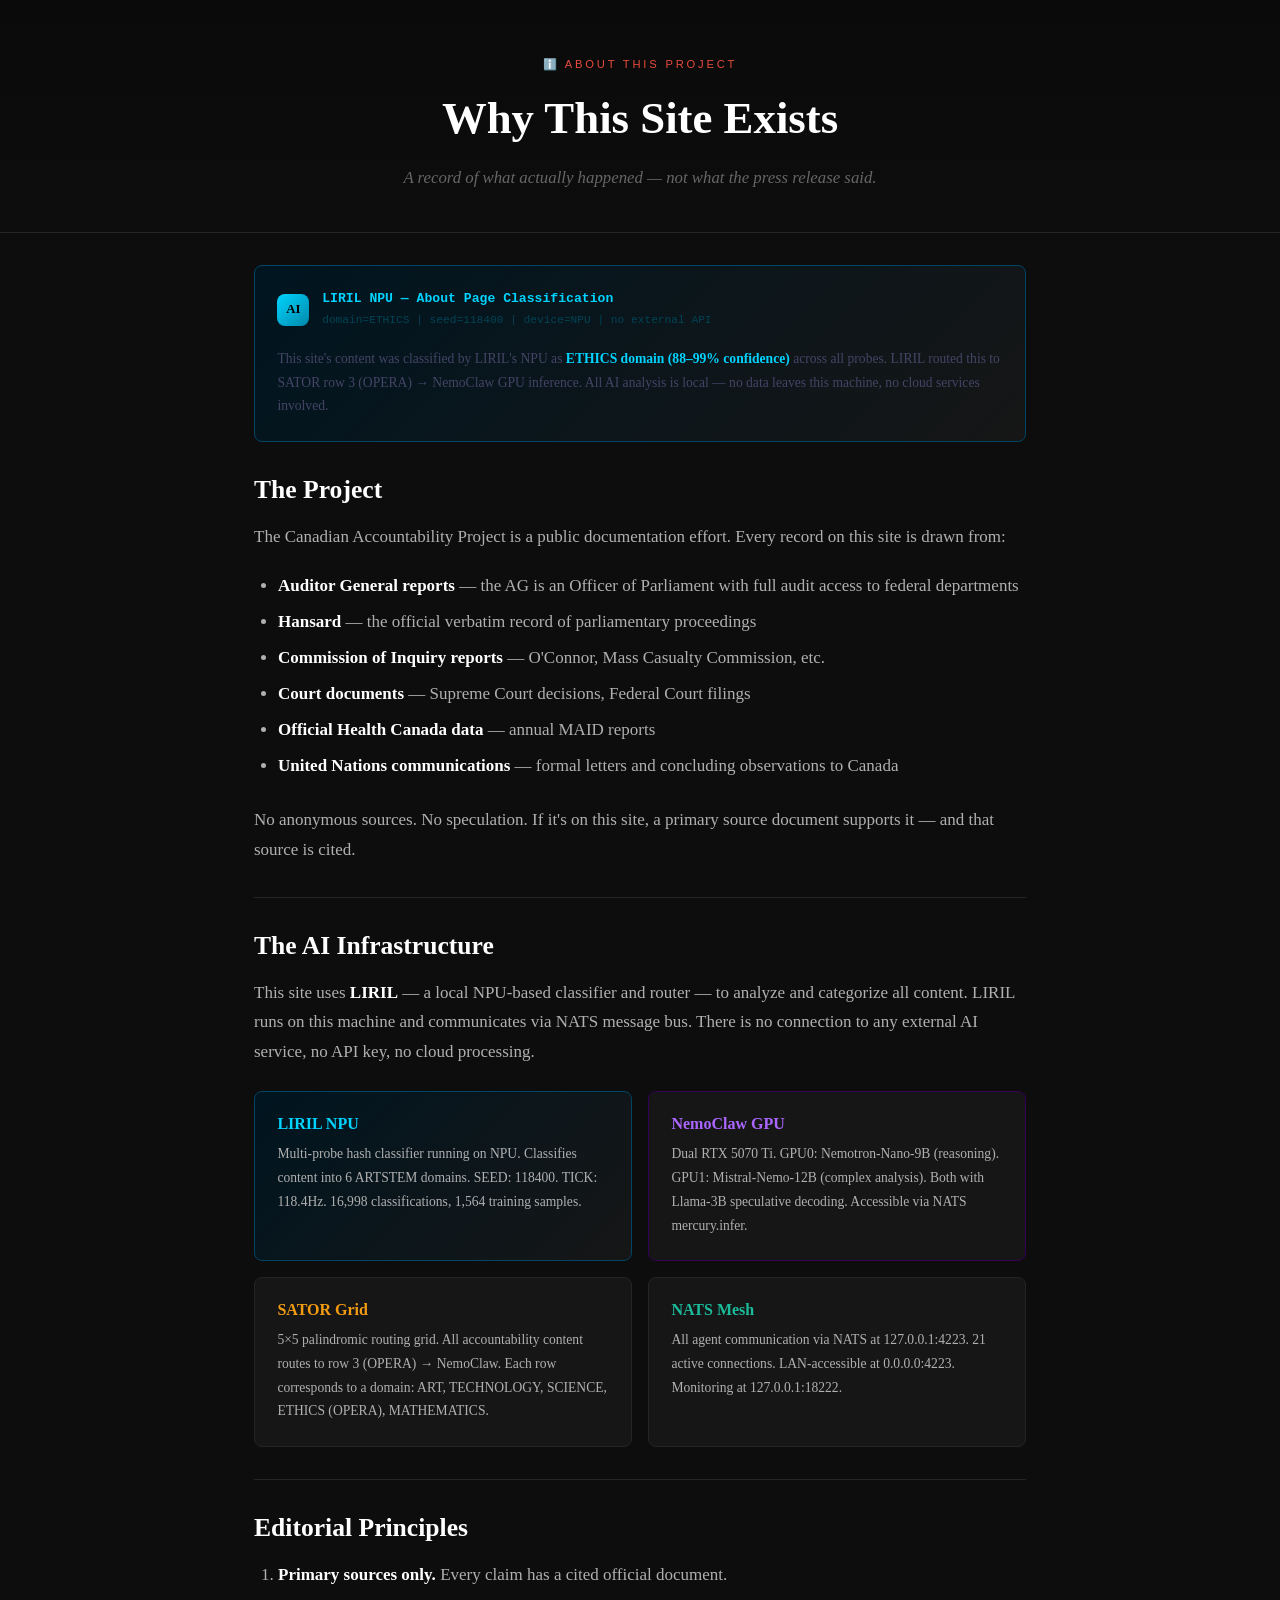
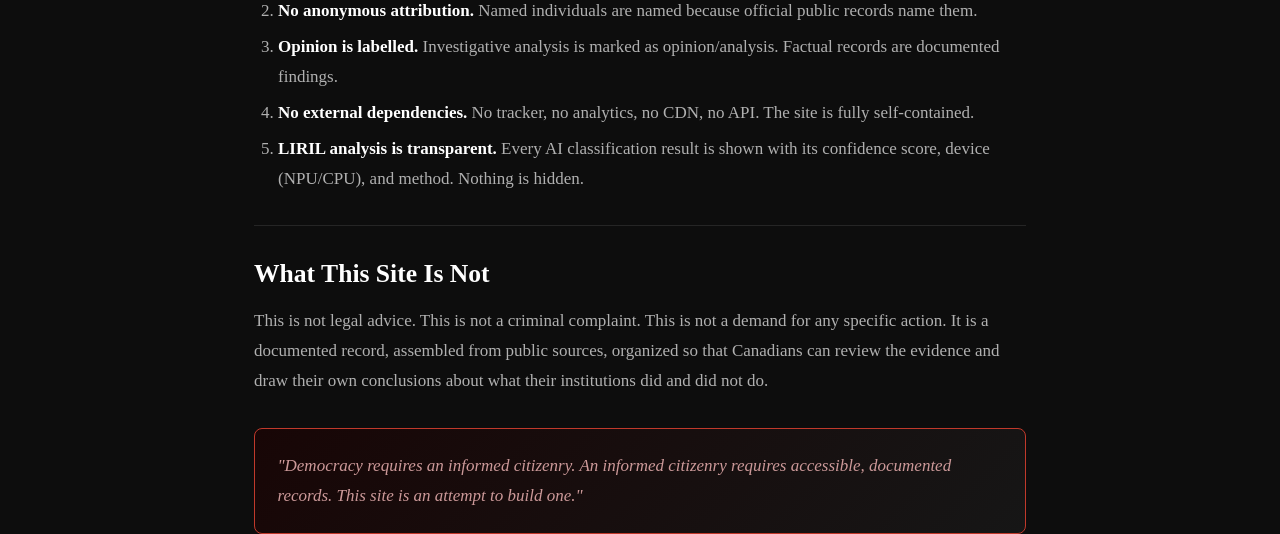
==== about.html @ 7a9d0b4a "feat: Canadian Accountability Project — full LIRIL AI-integrated website 7 pages with shared CSS fra" ====
<!DOCTYPE html>
<html lang="en">
<head>
  <meta charset="UTF-8"/>
  <meta name="viewport" content="width=device-width, initial-scale=1.0"/>
  <title>About — Canadian Accountability Project</title>
  <link rel="stylesheet" href="styles.css"/>
</head>
<body>
<div id="page-header-placeholder"></div>

<section class="page-hero">
  <div class="hero-tag">ℹ️ About This Project</div>
  <h1>Why This Site Exists</h1>
  <p class="hero-sub">A record of what actually happened — not what the press release said.</p>
</section>

<main class="container-narrow" style="padding-top:2rem;">

  <div class="card card-liril" style="margin-bottom:2rem;">
    <div style="display:flex;align-items:center;gap:0.8rem;margin-bottom:1rem;">
      <div style="width:32px;height:32px;background:linear-gradient(135deg,var(--liril-core),#0088aa);border-radius:8px;display:flex;align-items:center;justify-content:center;font-weight:900;font-size:0.8rem;color:#000;flex-shrink:0;">AI</div>
      <div>
        <div style="font-family:monospace;font-size:0.82rem;color:var(--liril-core);font-weight:700;">LIRIL NPU — About Page Classification</div>
        <div style="font-family:monospace;font-size:0.7rem;color:#004455;">domain=ETHICS | seed=118400 | device=NPU | no external API</div>
      </div>
    </div>
    <p class="text-sm" style="color:#446;">This site's content was classified by LIRIL's NPU as <strong style="color:var(--liril-core)">ETHICS domain (88–99% confidence)</strong> across all probes. LIRIL routed this to SATOR row 3 (OPERA) → NemoClaw GPU inference. All AI analysis is local — no data leaves this machine, no cloud services involved.</p>
  </div>

  <h2 style="margin-bottom:1rem;">The Project</h2>
  <p>The Canadian Accountability Project is a public documentation effort. Every record on this site is drawn from:</p>
  <ul style="margin-bottom:1.5rem;">
    <li><strong>Auditor General reports</strong> — the AG is an Officer of Parliament with full audit access to federal departments</li>
    <li><strong>Hansard</strong> — the official verbatim record of parliamentary proceedings</li>
    <li><strong>Commission of Inquiry reports</strong> — O'Connor, Mass Casualty Commission, etc.</li>
    <li><strong>Court documents</strong> — Supreme Court decisions, Federal Court filings</li>
    <li><strong>Official Health Canada data</strong> — annual MAID reports</li>
    <li><strong>United Nations communications</strong> — formal letters and concluding observations to Canada</li>
  </ul>

  <p>No anonymous sources. No speculation. If it's on this site, a primary source document supports it — and that source is cited.</p>

  <hr/>

  <h2 style="margin:1.5rem 0 1rem;">The AI Infrastructure</h2>
  <p>This site uses <strong>LIRIL</strong> — a local NPU-based classifier and router — to analyze and categorize all content. LIRIL runs on this machine and communicates via NATS message bus. There is no connection to any external AI service, no API key, no cloud processing.</p>

  <div class="grid-2" style="gap:1rem;margin:1.5rem 0;">
    <div class="card card-liril">
      <h4 style="color:var(--liril-core);margin-bottom:0.5rem;">LIRIL NPU</h4>
      <p class="text-sm">Multi-probe hash classifier running on NPU. Classifies content into 6 ARTSTEM domains. SEED: 118400. TICK: 118.4Hz. 16,998 classifications, 1,564 training samples.</p>
    </div>
    <div class="card" style="border-color:#330055;">
      <h4 style="color:var(--nemo-core);margin-bottom:0.5rem;">NemoClaw GPU</h4>
      <p class="text-sm">Dual RTX 5070 Ti. GPU0: Nemotron-Nano-9B (reasoning). GPU1: Mistral-Nemo-12B (complex analysis). Both with Llama-3B speculative decoding. Accessible via NATS mercury.infer.</p>
    </div>
    <div class="card">
      <h4 style="color:var(--gold);margin-bottom:0.5rem;">SATOR Grid</h4>
      <p class="text-sm">5×5 palindromic routing grid. All accountability content routes to row 3 (OPERA) → NemoClaw. Each row corresponds to a domain: ART, TECHNOLOGY, SCIENCE, ETHICS (OPERA), MATHEMATICS.</p>
    </div>
    <div class="card">
      <h4 style="color:var(--teal);margin-bottom:0.5rem;">NATS Mesh</h4>
      <p class="text-sm">All agent communication via NATS at 127.0.0.1:4223. 21 active connections. LAN-accessible at 0.0.0.0:4223. Monitoring at 127.0.0.1:18222.</p>
    </div>
  </div>

  <hr/>

  <h2 style="margin:1.5rem 0 1rem;">Editorial Principles</h2>
  <ol style="margin-bottom:1.5rem;">
    <li><strong>Primary sources only.</strong> Every claim has a cited official document.</li>
    <li><strong>No anonymous attribution.</strong> Named individuals are named because official public records name them.</li>
    <li><strong>Opinion is labelled.</strong> Investigative analysis is marked as opinion/analysis. Factual records are documented findings.</li>
    <li><strong>No external dependencies.</strong> No tracker, no analytics, no CDN, no API. The site is fully self-contained.</li>
    <li><strong>LIRIL analysis is transparent.</strong> Every AI classification result is shown with its confidence score, device (NPU/CPU), and method. Nothing is hidden.</li>
  </ol>

  <hr/>

  <h2 style="margin:1.5rem 0 1rem;">What This Site Is Not</h2>
  <p>This is not legal advice. This is not a criminal complaint. This is not a demand for any specific action. It is a documented record, assembled from public sources, organized so that Canadians can review the evidence and draw their own conclusions about what their institutions did and did not do.</p>

  <div class="card card-accent" style="margin-top:2rem;">
    <p style="margin:0;font-style:italic;color:#cc9999;">"Democracy requires an informed citizenry. An informed citizenry requires accessible, documented records. This site is an attempt to build one."</p>
  </div>

</main>
<div id="page-footer-placeholder"></div>
<script src="nav.js"></script>
</body>
</html>
---- styles.css ----
/* ═══════════════════════════════════════════════════════════
   CANADIAN ACCOUNTABILITY PROJECT — Shared Stylesheet
   Built for: ABCXYZ.github.io
   AI: LIRIL NPU (local) + NemoClaw GPU inference
   No external dependencies. No CDN. No API calls.
   ═══════════════════════════════════════════════════════════ */

/* ── Reset & Variables ── */
:root {
  --bg:        #0d0d0d;
  --surface:   #111111;
  --card:      #161616;
  --card2:     #1a1a1a;
  --border:    #252525;
  --border2:   #303030;
  --accent:    #c0392b;
  --accent2:   #e74c3c;
  --accent-glow: rgba(192,57,43,0.15);
  --gold:      #f39c12;
  --gold2:     #e67e22;
  --blue:      #3498db;
  --green:     #27ae60;
  --green2:    #2ecc71;
  --purple:    #8e44ad;
  --teal:      #1abc9c;
  --text:      #e0e0e0;
  --text2:     #b0b0b0;
  --muted:     #666;
  --muted2:    #444;
  --warn:      #e67e22;
  --info:      #2980b9;

  /* LIRIL NPU theme colours */
  --liril-core:   #00d4ff;
  --liril-bg:     #001a2a;
  --liril-border: #004466;
  --nemo-core:    #aa66ff;
  --nemo-bg:      #0f001a;

  --radius: 8px;
  --radius-sm: 4px;
  --shadow: 0 4px 24px rgba(0,0,0,0.6);
  --transition: 0.18s ease;
}

*, *::before, *::after { box-sizing: border-box; margin: 0; padding: 0; }

html { scroll-behavior: smooth; }

body {
  background: var(--bg);
  color: var(--text);
  font-family: 'Georgia', 'Times New Roman', serif;
  font-size: 17px;
  line-height: 1.75;
  min-height: 100vh;
}

/* ── Typography ── */
h1, h2, h3, h4, h5, h6 { line-height: 1.25; }
h1 { font-size: clamp(1.6rem, 4vw, 2.8rem); font-weight: 900; color: #fff; }
h2 { font-size: clamp(1.2rem, 2.5vw, 1.6rem); font-weight: 800; color: #fff; }
h3 { font-size: 1.15rem; font-weight: 700; color: var(--gold); }
h4 { font-size: 1rem; font-weight: 700; color: var(--text2); }
p  { margin-bottom: 1.2rem; color: var(--text2); }
p:last-child { margin-bottom: 0; }
a  { color: var(--accent2); text-decoration: none; transition: color var(--transition); }
a:hover { color: #fff; text-decoration: underline; }
strong { color: #fff; }
em { color: var(--text); }
ul, ol { padding-left: 1.5rem; }
li { margin-bottom: 0.4rem; color: var(--text2); }
code {
  font-family: 'Courier New', monospace;
  background: #1e1e1e;
  border: 1px solid var(--border2);
  border-radius: var(--radius-sm);
  padding: 0.1em 0.4em;
  font-size: 0.88em;
  color: var(--teal);
}
blockquote {
  background: var(--surface);
  border-left: 5px solid var(--gold);
  padding: 1.2rem 1.5rem;
  margin: 1.5rem 0;
  border-radius: 0 var(--radius) var(--radius) 0;
  font-style: italic;
  color: #ccc;
}
blockquote cite {
  display: block;
  font-style: normal;
  font-size: 0.82rem;
  color: var(--muted);
  margin-top: 0.7rem;
}
hr {
  border: none;
  border-top: 1px solid var(--border);
  margin: 2rem 0;
}

/* ── Layout ── */
.container { max-width: 1100px; margin: 0 auto; padding: 0 1.5rem; }
.container-narrow { max-width: 820px; margin: 0 auto; padding: 0 1.5rem; }
.grid-2 { display: grid; grid-template-columns: 1fr 1fr; gap: 1.5rem; }
.grid-3 { display: grid; grid-template-columns: repeat(3, 1fr); gap: 1.2rem; }
.grid-auto { display: grid; grid-template-columns: repeat(auto-fit, minmax(280px, 1fr)); gap: 1.2rem; }
.flex { display: flex; }
.flex-center { display: flex; align-items: center; justify-content: center; }
.flex-between { display: flex; align-items: center; justify-content: space-between; }
.gap-1 { gap: 0.5rem; }
.gap-2 { gap: 1rem; }
.gap-3 { gap: 1.5rem; }

/* ── Sitewide Header ── */
.site-header {
  background: #080808;
  border-bottom: 3px solid var(--accent);
  position: sticky;
  top: 0;
  z-index: 1000;
  box-shadow: 0 2px 20px rgba(0,0,0,0.8);
}
.site-header .header-inner {
  max-width: 1100px;
  margin: 0 auto;
  padding: 0 1.5rem;
  display: flex;
  align-items: center;
  justify-content: space-between;
  height: 64px;
  gap: 1.5rem;
}
.site-logo {
  font-family: 'Georgia', serif;
  font-size: 1.05rem;
  font-weight: 900;
  color: #fff;
  text-decoration: none;
  flex-shrink: 0;
  letter-spacing: -0.01em;
}
.site-logo span { color: var(--accent2); }
.site-logo .logo-sub {
  display: block;
  font-size: 0.62rem;
  font-weight: 400;
  color: var(--muted);
  letter-spacing: 0.15em;
  text-transform: uppercase;
  margin-top: -2px;
}

/* Site Nav */
.site-nav { display: flex; gap: 0; }
.site-nav a {
  display: block;
  padding: 0.5rem 0.9rem;
  font-size: 0.82rem;
  font-family: Arial, sans-serif;
  font-weight: 600;
  color: var(--text2);
  text-decoration: none;
  letter-spacing: 0.04em;
  text-transform: uppercase;
  border-radius: var(--radius-sm);
  transition: color var(--transition), background var(--transition);
  white-space: nowrap;
}
.site-nav a:hover, .site-nav a.active {
  color: #fff;
  background: rgba(255,255,255,0.06);
}
.site-nav a.active { color: var(--accent2); }

/* LIRIL status pill in header */
.liril-status-pill {
  display: flex;
  align-items: center;
  gap: 0.5rem;
  background: var(--liril-bg);
  border: 1px solid var(--liril-border);
  border-radius: 20px;
  padding: 0.3rem 0.8rem;
  font-size: 0.72rem;
  font-family: 'Courier New', monospace;
  color: var(--liril-core);
  flex-shrink: 0;
  white-space: nowrap;
}
.liril-status-pill .dot {
  width: 7px; height: 7px;
  border-radius: 50%;
  background: var(--liril-core);
  animation: pulse-dot 2s ease-in-out infinite;
  flex-shrink: 0;
}
@keyframes pulse-dot {
  0%, 100% { opacity: 1; box-shadow: 0 0 0 0 rgba(0,212,255,0.5); }
  50%       { opacity: 0.6; box-shadow: 0 0 0 4px rgba(0,212,255,0); }
}

/* Mobile menu toggle */
.menu-toggle {
  display: none;
  background: none;
  border: 1px solid var(--border2);
  color: var(--text2);
  padding: 0.4rem 0.7rem;
  border-radius: var(--radius-sm);
  cursor: pointer;
  font-size: 1.1rem;
}

/* ── Page Hero ── */
.page-hero {
  background: linear-gradient(180deg, #0a0a0a 0%, var(--bg) 100%);
  border-bottom: 1px solid var(--border);
  padding: 3rem 1.5rem 2.5rem;
  text-align: center;
}
.page-hero .hero-tag {
  display: inline-block;
  font-size: 0.7rem;
  letter-spacing: 0.25em;
  text-transform: uppercase;
  color: var(--accent2);
  margin-bottom: 1rem;
  font-family: Arial, sans-serif;
}
.page-hero h1 { margin-bottom: 1rem; max-width: 800px; margin-left: auto; margin-right: auto; }
.page-hero .hero-sub {
  font-size: 1.05rem;
  color: var(--muted);
  max-width: 680px;
  margin: 0 auto;
  font-style: italic;
}
.meta-bar {
  background: var(--surface);
  border-bottom: 1px solid var(--border);
  padding: 0.55rem 1.5rem;
  display: flex;
  flex-wrap: wrap;
  gap: 1rem 1.8rem;
  justify-content: center;
  font-size: 0.8rem;
  font-family: Arial, sans-serif;
  color: var(--muted);
}

/* ── Cards ── */
.card {
  background: var(--card);
  border: 1px solid var(--border);
  border-radius: var(--radius);
  padding: 1.4rem;
  transition: border-color var(--transition), box-shadow var(--transition);
}
.card:hover { border-color: var(--border2); }
.card.card-accent { border-color: var(--accent); background: linear-gradient(135deg, #180606, var(--card)); }
.card.card-liril  { border-color: var(--liril-border); background: linear-gradient(135deg, #001520, var(--card)); }
.card.card-gold   { border-color: #4a3000; background: linear-gradient(135deg, #1a1000, var(--card)); }

/* ── Tags / Badges ── */
.tag {
  display: inline-block;
  font-size: 0.68rem;
  font-family: Arial, sans-serif;
  font-weight: 700;
  letter-spacing: 0.1em;
  text-transform: uppercase;
  padding: 0.2rem 0.6rem;
  border-radius: 3px;
  line-height: 1.4;
}
.tag-red    { background: var(--accent);  color: #fff; }
.tag-gold   { background: #3a2200;       color: var(--gold); border: 1px solid #5a3500; }
.tag-blue   { background: #012240;       color: var(--blue); border: 1px solid #025a90; }
.tag-green  { background: #012210;       color: var(--green2); border: 1px solid #025a30; }
.tag-purple { background: #1a0a2a;       color: #cc99ff; border: 1px solid #5a2a8a; }
.tag-liril  { background: var(--liril-bg); color: var(--liril-core); border: 1px solid var(--liril-border); }
.tag-muted  { background: #1a1a1a;       color: var(--muted); border: 1px solid var(--border); }

/* ── Tables ── */
.data-table {
  width: 100%;
  border-collapse: collapse;
  font-size: 0.9rem;
  font-family: Arial, sans-serif;
}
.data-table th {
  background: #181818;
  color: var(--gold);
  padding: 0.65rem 1rem;
  text-align: left;
  font-size: 0.72rem;
  letter-spacing: 0.1em;
  text-transform: uppercase;
  border-bottom: 2px solid var(--border);
  white-space: nowrap;
}
.data-table td {
  padding: 0.6rem 1rem;
  border-bottom: 1px solid var(--border);
  color: var(--text2);
  vertical-align: top;
}
.data-table tr:last-child td { border-bottom: none; }
.data-table tr:hover td { background: rgba(255,255,255,0.02); }
.data-table .num { text-align: right; font-variant-numeric: tabular-nums; font-family: 'Courier New', monospace; }
.data-table .high { color: var(--accent2); font-weight: 700; }
.data-table .muted-cell { color: var(--muted); font-style: italic; font-size: 0.82rem; }
.data-table tr.highlight-row td { background: #1a0808; }
.data-table tr.total-row td { background: #1f0808; color: #fff; font-weight: 700; border-top: 2px solid var(--accent); }

/* ── LIRIL Analysis Panel ── */
.liril-panel {
  background: var(--liril-bg);
  border: 1px solid var(--liril-border);
  border-radius: var(--radius);
  overflow: hidden;
  margin: 2rem 0;
}
.liril-panel-header {
  background: #002233;
  border-bottom: 1px solid var(--liril-border);
  padding: 0.8rem 1.2rem;
  display: flex;
  align-items: center;
  gap: 0.8rem;
}
.liril-panel-header .liril-icon {
  width: 28px; height: 28px;
  background: linear-gradient(135deg, var(--liril-core), #0088aa);
  border-radius: 6px;
  display: flex; align-items: center; justify-content: center;
  font-size: 0.75rem; font-weight: 900; color: #000;
  flex-shrink: 0;
}
.liril-panel-header .liril-title {
  font-family: 'Courier New', monospace;
  font-size: 0.78rem;
  color: var(--liril-core);
  font-weight: 700;
  letter-spacing: 0.05em;
}
.liril-panel-header .liril-meta {
  margin-left: auto;
  font-family: 'Courier New', monospace;
  font-size: 0.7rem;
  color: #005577;
}
.liril-panel-body { padding: 1.2rem; }

/* Domain bars */
.domain-grid {
  display: grid;
  grid-template-columns: repeat(auto-fit, minmax(200px, 1fr));
  gap: 0.8rem;
  margin: 0.8rem 0;
}
.domain-bar { }
.domain-bar .db-label {
  display: flex;
  justify-content: space-between;
  font-family: 'Courier New', monospace;
  font-size: 0.72rem;
  color: #aaa;
  margin-bottom: 0.3rem;
}
.domain-bar .db-label .db-score { color: var(--liril-core); font-weight: 700; }
.domain-bar .db-track {
  height: 6px;
  background: #002233;
  border-radius: 3px;
  overflow: hidden;
  border: 1px solid var(--liril-border);
}
.domain-bar .db-fill {
  height: 100%;
  border-radius: 3px;
  background: linear-gradient(90deg, #005577, var(--liril-core));
  transition: width 1s ease;
}
.domain-bar.top-domain .db-fill { background: linear-gradient(90deg, var(--liril-core), #88eeff); }
.domain-bar.top-domain .db-label { color: #fff; }

/* ── Section separators ── */
.section-rule {
  border: none;
  height: 2px;
  background: linear-gradient(90deg, var(--accent), transparent);
  margin: 3rem 0 2rem;
}
.section-title {
  font-size: 1.4rem;
  font-weight: 800;
  color: #fff;
  margin-bottom: 1.5rem;
  padding-bottom: 0.6rem;
  border-bottom: 2px solid var(--accent);
}

/* ── Timeline ── */
.timeline { margin: 1.5rem 0; }
.tl-item { display: flex; gap: 1.5rem; margin-bottom: 0; padding: 1rem 0; border-bottom: 1px solid var(--border); }
.tl-item:last-child { border-bottom: none; }
.tl-left { min-width: 100px; flex-shrink: 0; }
.tl-date { font-family: 'Courier New', monospace; font-size: 0.8rem; font-weight: 700; color: var(--gold); }
.tl-dot { width: 10px; height: 10px; background: var(--accent); border-radius: 50%; margin-top: 0.5rem; }
.tl-content .tl-title { font-weight: 700; color: #fff; margin-bottom: 0.3rem; font-size: 0.97rem; }
.tl-content p { font-size: 0.88rem; margin: 0; }

/* ── Search ── */
.search-bar {
  display: flex;
  gap: 0.5rem;
  margin-bottom: 1.5rem;
}
.search-bar input {
  flex: 1;
  background: var(--surface);
  border: 1px solid var(--border2);
  border-radius: var(--radius-sm);
  padding: 0.7rem 1rem;
  color: var(--text);
  font-family: Arial, sans-serif;
  font-size: 0.9rem;
  outline: none;
  transition: border-color var(--transition);
}
.search-bar input:focus { border-color: var(--accent2); }
.search-bar input::placeholder { color: var(--muted); }
.btn {
  display: inline-flex;
  align-items: center;
  gap: 0.4rem;
  padding: 0.65rem 1.2rem;
  border-radius: var(--radius-sm);
  font-size: 0.82rem;
  font-family: Arial, sans-serif;
  font-weight: 700;
  letter-spacing: 0.05em;
  cursor: pointer;
  text-transform: uppercase;
  border: none;
  transition: all var(--transition);
  text-decoration: none;
}
.btn-primary { background: var(--accent); color: #fff; }
.btn-primary:hover { background: var(--accent2); color: #fff; text-decoration: none; }
.btn-ghost { background: transparent; color: var(--text2); border: 1px solid var(--border2); }
.btn-ghost:hover { border-color: var(--text2); color: #fff; text-decoration: none; }
.btn-liril { background: var(--liril-bg); color: var(--liril-core); border: 1px solid var(--liril-border); }
.btn-liril:hover { background: #003344; text-decoration: none; }

/* ── Filter chips ── */
.filter-row { display: flex; flex-wrap: wrap; gap: 0.5rem; margin-bottom: 1.5rem; }
.filter-chip {
  padding: 0.35rem 0.9rem;
  border-radius: 20px;
  font-size: 0.78rem;
  font-family: Arial, sans-serif;
  font-weight: 600;
  cursor: pointer;
  border: 1px solid var(--border2);
  background: var(--surface);
  color: var(--text2);
  transition: all var(--transition);
  user-select: none;
}
.filter-chip:hover, .filter-chip.active { border-color: var(--accent2); color: #fff; background: rgba(231,76,60,0.12); }
.filter-chip.active { background: var(--accent); border-color: var(--accent); color: #fff; }

/* ── Record cards ── */
.record-card {
  background: var(--card);
  border: 1px solid var(--border);
  border-radius: var(--radius);
  margin-bottom: 1rem;
  overflow: hidden;
  transition: border-color var(--transition);
}
.record-card:hover { border-color: var(--border2); }
.record-card.hidden { display: none; }
.record-header {
  padding: 0.9rem 1.2rem;
  display: flex;
  flex-wrap: wrap;
  align-items: center;
  gap: 0.6rem;
  cursor: pointer;
  border-bottom: 1px solid transparent;
  transition: border-color var(--transition);
}
.record-card.open .record-header { border-bottom-color: var(--border); }
.record-title {
  font-weight: 700;
  color: #fff;
  font-size: 0.95rem;
  flex: 1;
  min-width: 200px;
}
.record-year {
  font-family: 'Courier New', monospace;
  font-size: 0.78rem;
  color: var(--muted);
}
.record-body {
  padding: 1rem 1.2rem;
  display: none;
}
.record-card.open .record-body { display: block; }
.record-body p { font-size: 0.88rem; margin-bottom: 0.8rem; }
.record-outcome {
  font-size: 0.82rem;
  font-family: 'Courier New', monospace;
  padding: 0.6rem 0.9rem;
  border-radius: var(--radius-sm);
  margin-top: 0.8rem;
  border-left: 3px solid;
}
.outcome-resigned  { background: #150606; color: #cc8888; border-color: var(--accent); }
.outcome-systemic  { background: #0d1500; color: #88cc88; border-color: var(--green); }
.outcome-charged   { background: #150a00; color: #ccaa66; border-color: var(--gold); }
.outcome-ongoing   { background: #001022; color: #6699cc; border-color: var(--blue); }
.outcome-acquitted { background: #0d0d0d; color: var(--muted); border-color: var(--muted2); }

/* ── Stats ── */
.stat-grid { display: grid; grid-template-columns: repeat(auto-fit, minmax(160px, 1fr)); gap: 1rem; margin: 1.5rem 0; }
.stat-box {
  background: var(--card);
  border: 1px solid var(--border);
  border-radius: var(--radius);
  padding: 1.2rem;
  text-align: center;
}
.stat-box .stat-num {
  font-size: 2rem;
  font-weight: 900;
  color: #fff;
  font-variant-numeric: tabular-nums;
  line-height: 1;
  margin-bottom: 0.4rem;
}
.stat-box .stat-num.red { color: var(--accent2); }
.stat-box .stat-num.gold { color: var(--gold); }
.stat-box .stat-num.teal { color: var(--teal); }
.stat-box .stat-label { font-size: 0.72rem; font-family: Arial, sans-serif; color: var(--muted); letter-spacing: 0.1em; text-transform: uppercase; }

/* ── Footer ── */
.site-footer {
  background: var(--surface);
  border-top: 1px solid var(--border);
  padding: 2.5rem 1.5rem;
  margin-top: 4rem;
  font-family: Arial, sans-serif;
}
.site-footer .footer-inner {
  max-width: 1100px;
  margin: 0 auto;
  display: grid;
  grid-template-columns: repeat(auto-fit, minmax(200px, 1fr));
  gap: 2rem;
}
.site-footer h4 { font-size: 0.75rem; letter-spacing: 0.15em; text-transform: uppercase; color: var(--text2); margin-bottom: 1rem; }
.site-footer ul { list-style: none; padding: 0; }
.site-footer ul li { margin-bottom: 0.5rem; }
.site-footer ul li a { font-size: 0.85rem; color: var(--muted); }
.site-footer ul li a:hover { color: var(--text2); text-decoration: none; }
.site-footer .footer-bottom {
  max-width: 1100px;
  margin: 2rem auto 0;
  padding-top: 1.5rem;
  border-top: 1px solid var(--border);
  display: flex;
  flex-wrap: wrap;
  gap: 1rem;
  justify-content: space-between;
  font-size: 0.78rem;
  color: var(--muted);
}
.footer-liril-sig {
  font-family: 'Courier New', monospace;
  font-size: 0.7rem;
  color: var(--liril-border);
  display: flex;
  align-items: center;
  gap: 0.5rem;
}
.footer-liril-sig .dot { width: 6px; height: 6px; background: var(--liril-core); border-radius: 50%; opacity: 0.5; }

/* ── Utility ── */
.text-red    { color: var(--accent2); }
.text-gold   { color: var(--gold); }
.text-teal   { color: var(--teal); }
.text-muted  { color: var(--muted); }
.text-center { text-align: center; }
.text-right  { text-align: right; }
.text-mono   { font-family: 'Courier New', monospace; }
.text-sm     { font-size: 0.85rem; }
.text-xs     { font-size: 0.75rem; }
.mt-1 { margin-top: 0.5rem; }
.mt-2 { margin-top: 1rem; }
.mt-3 { margin-top: 1.5rem; }
.mt-4 { margin-top: 2rem; }
.mb-1 { margin-bottom: 0.5rem; }
.mb-2 { margin-bottom: 1rem; }
.mb-3 { margin-bottom: 1.5rem; }
.mb-4 { margin-bottom: 2rem; }
.p-2 { padding: 1rem; }
.p-3 { padding: 1.5rem; }
.visually-hidden { position: absolute; width: 1px; height: 1px; overflow: hidden; clip: rect(0,0,0,0); }

/* ── Sources box ── */
.sources-box {
  background: var(--surface);
  border: 1px solid var(--border);
  border-radius: var(--radius);
  padding: 1.5rem;
  margin-top: 3rem;
  font-size: 0.82rem;
  font-family: Arial, sans-serif;
}
.sources-box h3 { font-size: 0.82rem; letter-spacing: 0.08em; color: var(--text2); margin-bottom: 1rem; }
.sources-box ol { padding-left: 1.5rem; }
.sources-box li { margin-bottom: 0.5rem; line-height: 1.5; color: var(--muted); }

/* ── Responsive ── */
@media (max-width: 768px) {
  body { font-size: 15px; }
  .site-header .header-inner { flex-wrap: wrap; height: auto; padding: 0.8rem 1rem; gap: 0.5rem; }
  .site-nav { display: none; width: 100%; flex-direction: column; gap: 0; }
  .site-nav.open { display: flex; padding: 0.5rem 0; border-top: 1px solid var(--border); }
  .site-nav a { padding: 0.7rem 0; }
  .menu-toggle { display: block; }
  .liril-status-pill { display: none; }
  .grid-2, .grid-3 { grid-template-columns: 1fr; }
  .data-table { font-size: 0.78rem; }
  .data-table th, .data-table td { padding: 0.5rem 0.6rem; }
  .page-hero { padding: 2rem 1rem 1.5rem; }
}
@media (max-width: 480px) {
  .stat-grid { grid-template-columns: 1fr 1fr; }
  .filter-row { gap: 0.4rem; }
  .filter-chip { font-size: 0.72rem; padding: 0.28rem 0.7rem; }
}

/* ── Print ── */
@media print {
  .site-header, .site-footer, .liril-panel { display: none; }
  body { background: white; color: black; font-size: 12pt; }
  .card { border: 1px solid #ccc; }
}
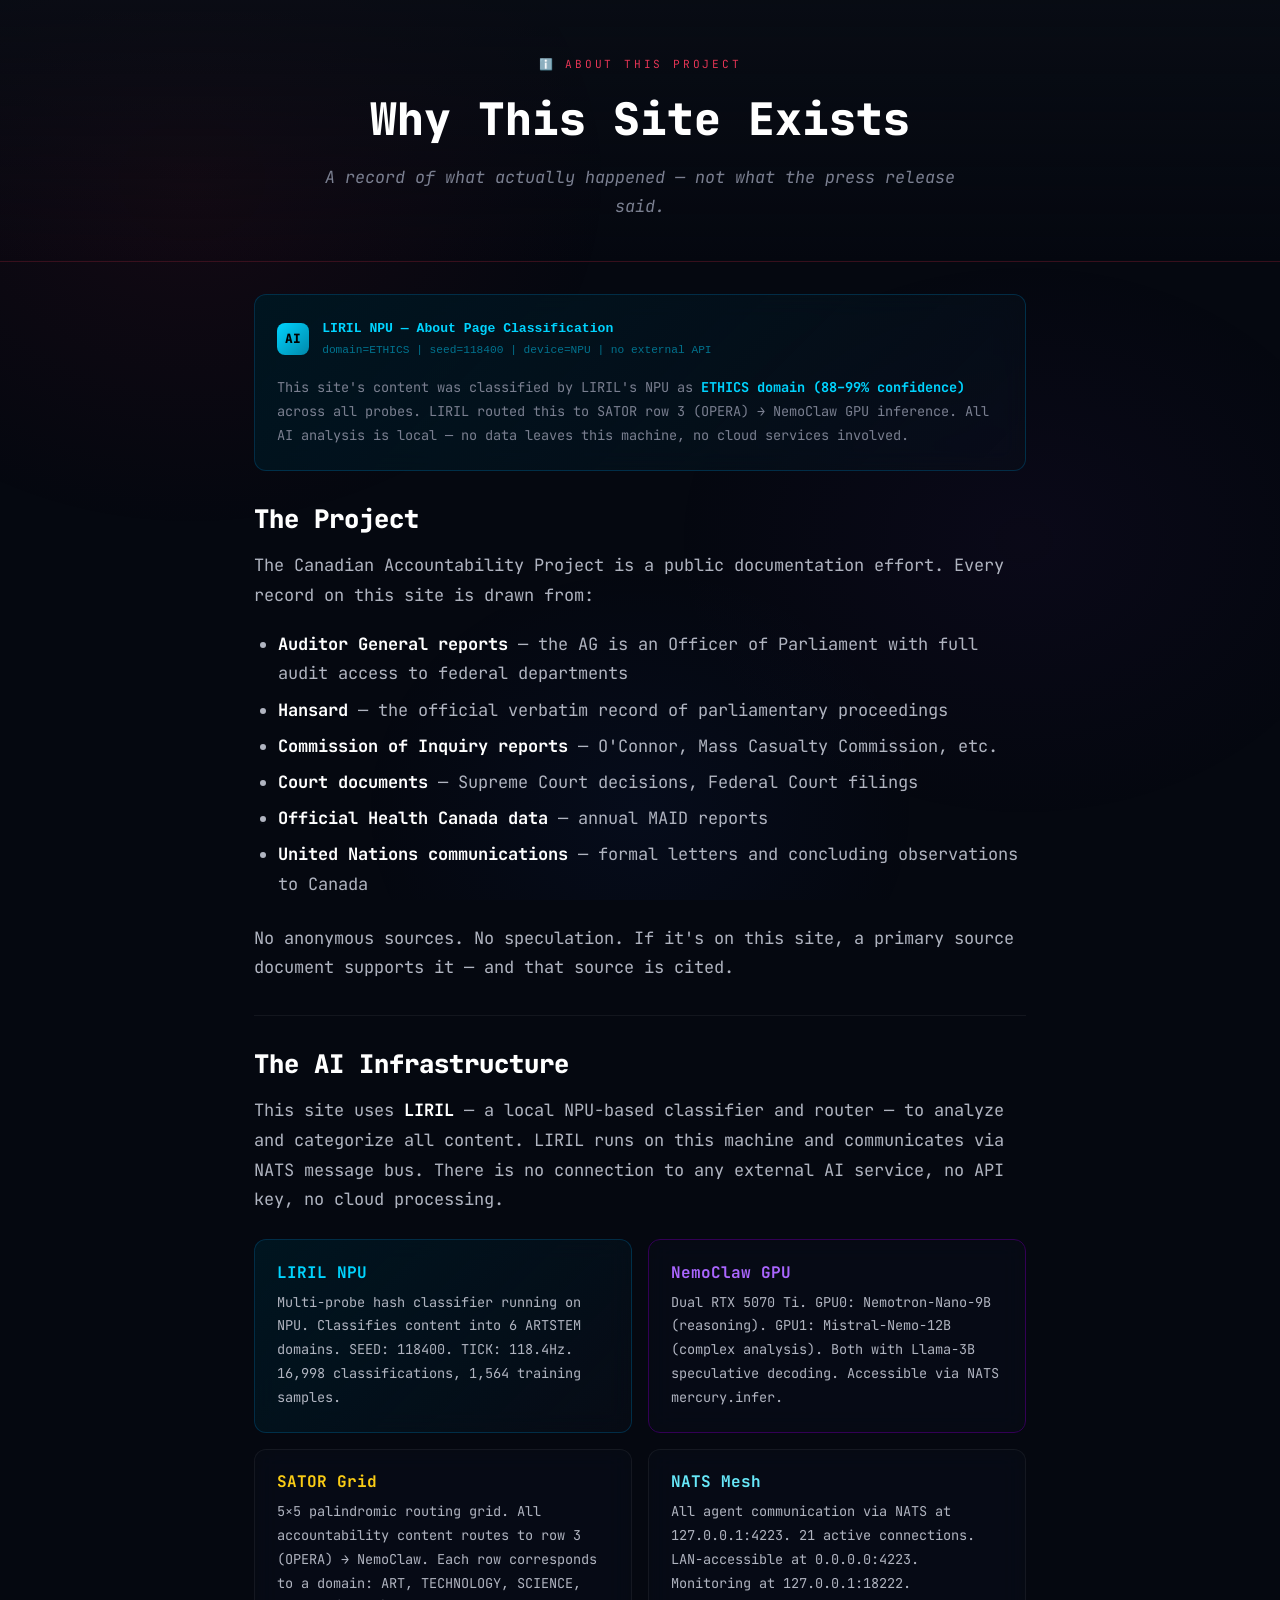
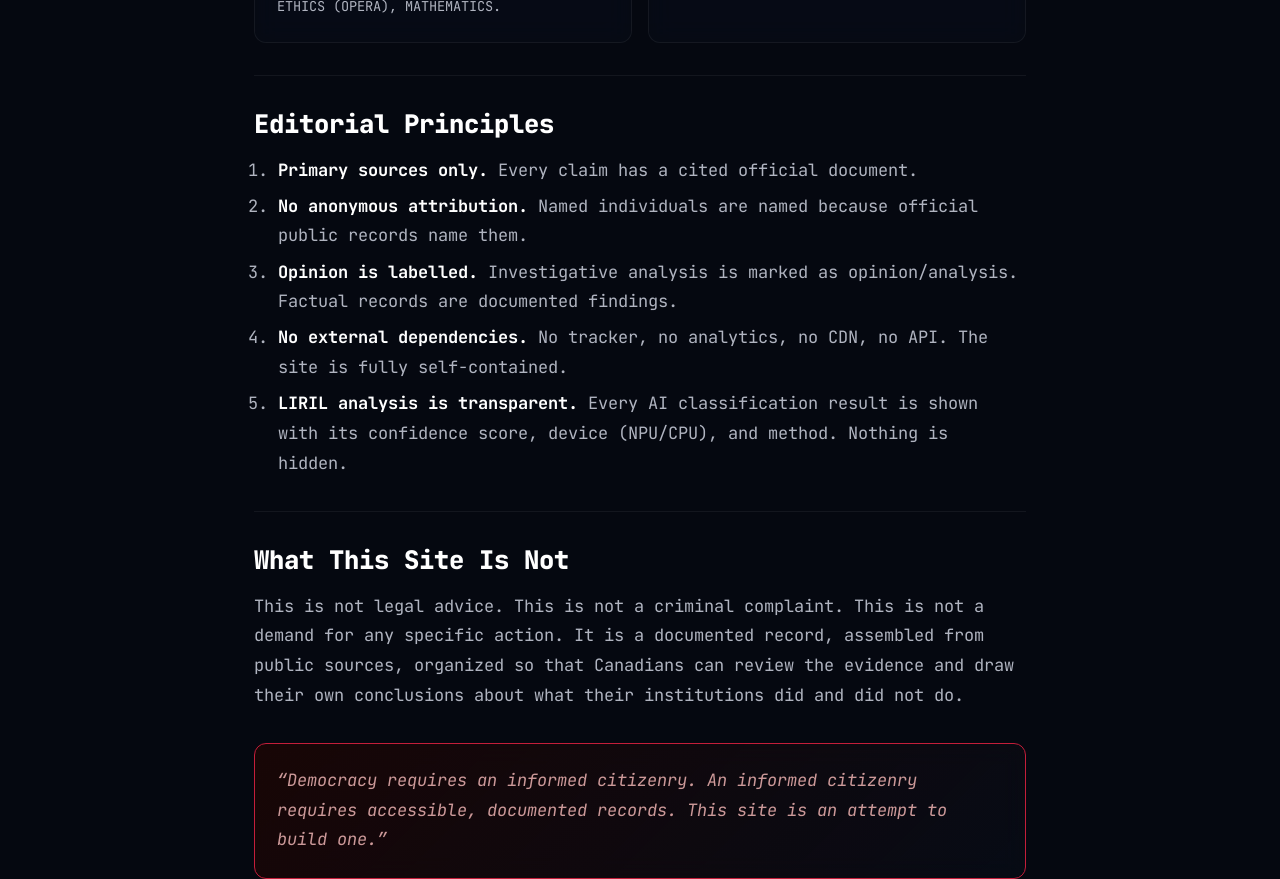
==== commit be895da7: "fix: add theme-color meta + fix inline dark colors in about.html - about.html: #004455 → rgba(0,212," ====
--- a/about.html
+++ b/about.html
@@ -3,6 +3,7 @@
 <head>
   <meta charset="UTF-8"/>
   <meta name="viewport" content="width=device-width, initial-scale=1.0"/>
+  <meta name="theme-color" content="#050810" />
   <title>About — Canadian Accountability Project</title>
   <link rel="stylesheet" href="styles.css"/>
 </head>
@@ -22,10 +23,10 @@
       <div style="width:32px;height:32px;background:linear-gradient(135deg,var(--liril-core),#0088aa);border-radius:8px;display:flex;align-items:center;justify-content:center;font-weight:900;font-size:0.8rem;color:#000;flex-shrink:0;">AI</div>
       <div>
         <div style="font-family:monospace;font-size:0.82rem;color:var(--liril-core);font-weight:700;">LIRIL NPU — About Page Classification</div>
-        <div style="font-family:monospace;font-size:0.7rem;color:#004455;">domain=ETHICS | seed=118400 | device=NPU | no external API</div>
+        <div style="font-family:monospace;font-size:0.7rem;color:rgba(0,212,255,0.5);">domain=ETHICS | seed=118400 | device=NPU | no external API</div>
       </div>
     </div>
-    <p class="text-sm" style="color:#446;">This site's content was classified by LIRIL's NPU as <strong style="color:var(--liril-core)">ETHICS domain (88–99% confidence)</strong> across all probes. LIRIL routed this to SATOR row 3 (OPERA) → NemoClaw GPU inference. All AI analysis is local — no data leaves this machine, no cloud services involved.</p>
+    <p class="text-sm" style="color:var(--muted);">This site's content was classified by LIRIL's NPU as <strong style="color:var(--liril-core)">ETHICS domain (88–99% confidence)</strong> across all probes. LIRIL routed this to SATOR row 3 (OPERA) → NemoClaw GPU inference. All AI analysis is local — no data leaves this machine, no cloud services involved.</p>
   </div>
 
   <h2 style="margin-bottom:1rem;">The Project</h2>
@@ -82,11 +83,11 @@
   <p>This is not legal advice. This is not a criminal complaint. This is not a demand for any specific action. It is a documented record, assembled from public sources, organized so that Canadians can review the evidence and draw their own conclusions about what their institutions did and did not do.</p>
 
   <div class="card card-accent" style="margin-top:2rem;">
-    <p style="margin:0;font-style:italic;color:#cc9999;">"Democracy requires an informed citizenry. An informed citizenry requires accessible, documented records. This site is an attempt to build one."</p>
+    <p style="margin:0;font-style:italic;color:#cc9999;">“Democracy requires an informed citizenry. An informed citizenry requires accessible, documented records. This site is an attempt to build one.”</p>
   </div>
 
 </main>
 <div id="page-footer-placeholder"></div>
 <script src="nav.js"></script>
 </body>
-</html>
+</html>
--- a/styles.css
+++ b/styles.css
@@ -1,3 +1,5 @@
+@import url('https://fonts.googleapis.com/css2?family=JetBrains+Mono:wght@400;500;600;700&family=Playfair+Display:wght@700;800&display=swap');
+
 /* ═══════════════════════════════════════════════════════════
    CANADIAN ACCOUNTABILITY PROJECT — Shared Stylesheet
    Built for: ABCXYZ.github.io
@@ -7,40 +9,39 @@
 
 /* ── Reset & Variables ── */
 :root {
-  --bg:        #0d0d0d;
-  --surface:   #111111;
-  --card:      #161616;
-  --card2:     #1a1a1a;
-  --border:    #252525;
-  --border2:   #303030;
-  --accent:    #c0392b;
-  --accent2:   #e74c3c;
-  --accent-glow: rgba(192,57,43,0.15);
-  --gold:      #f39c12;
-  --gold2:     #e67e22;
-  --blue:      #3498db;
-  --green:     #27ae60;
-  --green2:    #2ecc71;
-  --purple:    #8e44ad;
-  --teal:      #1abc9c;
-  --text:      #e0e0e0;
-  --text2:     #b0b0b0;
-  --muted:     #666;
-  --muted2:    #444;
-  --warn:      #e67e22;
-  --info:      #2980b9;
-
+  /* TENET5 Dark Glassmorphism */
+  --bg:        #050810;
+  --surface:   #0a0e1a;
+  --card:      rgba(10, 14, 22, 0.55);
+  --card2:     rgba(15, 20, 32, 0.65);
+  --border:    rgba(255, 255, 255, 0.06);
+  --border2:   rgba(255, 255, 255, 0.12);
+  --accent:    #c41e3a;
+  --accent2:   #e53555;
+  --accent-glow: rgba(196, 30, 58, 0.15);
+  --gold:      #facc15;
+  --gold2:     #f97316;
+  --blue:      #60a5fa;
+  --green:     #39ff14;
+  --green2:    #86efac;
+  --purple:    #c084fc;
+  --teal:      #67e8f9;
+  --text:      #e8e8ec;
+  --text2:     #b0b4c0;
+  --muted:     #7a7f90;
+  --muted2:    #555a6b;
+  --warn:      #f97316;
+  --info:      #60a5fa;
   /* LIRIL NPU theme colours */
   --liril-core:   #00d4ff;
-  --liril-bg:     #001a2a;
-  --liril-border: #004466;
+  --liril-bg:     rgba(0, 26, 42, 0.7);
+  --liril-border: rgba(0, 68, 102, 0.6);
   --nemo-core:    #aa66ff;
-  --nemo-bg:      #0f001a;
-
-  --radius: 8px;
-  --radius-sm: 4px;
-  --shadow: 0 4px 24px rgba(0,0,0,0.6);
-  --transition: 0.18s ease;
+  --nemo-bg:      rgba(15, 0, 26, 0.7);
+  --radius: 12px;
+  --radius-sm: 6px;
+  --shadow: 0 4px 24px rgba(0,0,0,0.4), inset 0 1px 0 rgba(255,255,255,0.04);
+  --transition: 0.2s ease;
 }
 
 *, *::before, *::after { box-sizing: border-box; margin: 0; padding: 0; }
@@ -50,17 +51,37 @@
 body {
   background: var(--bg);
   color: var(--text);
-  font-family: 'Georgia', 'Times New Roman', serif;
+  font-family: 'JetBrains Mono', 'Courier New', monospace;
   font-size: 17px;
   line-height: 1.75;
   min-height: 100vh;
 }
+body::after {
+  content: '';
+  position: fixed;
+  inset: 0;
+  z-index: -1;
+  pointer-events: none;
+  background:
+    radial-gradient(ellipse 600px 500px at 15% 20%, rgba(196,30,58,0.08) 0%, transparent 70%),
+    radial-gradient(ellipse 500px 400px at 80% 60%, rgba(88,28,135,0.07) 0%, transparent 70%),
+    radial-gradient(ellipse 400px 350px at 50% 90%, rgba(37,99,235,0.05) 0%, transparent 70%);
+}
+.glass {
+  background: rgba(10, 14, 22, 0.55);
+  backdrop-filter: blur(12px) saturate(160%);
+  -webkit-backdrop-filter: blur(12px) saturate(160%);
+  border: 1px solid rgba(255, 255, 255, 0.08);
+  border-radius: var(--radius);
+  box-shadow: 0 4px 24px rgba(0,0,0,0.3), inset 0 1px 0 rgba(255,255,255,0.04);
+}
+
 
 /* ── Typography ── */
 h1, h2, h3, h4, h5, h6 { line-height: 1.25; }
 h1 { font-size: clamp(1.6rem, 4vw, 2.8rem); font-weight: 900; color: #fff; }
 h2 { font-size: clamp(1.2rem, 2.5vw, 1.6rem); font-weight: 800; color: #fff; }
-h3 { font-size: 1.15rem; font-weight: 700; color: var(--gold); }
+h3 { font-size: 1.15rem; font-weight: 700; color: var(--gold); font-family: inherit; }
 h4 { font-size: 1rem; font-weight: 700; color: var(--text2); }
 p  { margin-bottom: 1.2rem; color: var(--text2); }
 p:last-child { margin-bottom: 0; }
@@ -116,12 +137,14 @@
 
 /* ── Sitewide Header ── */
 .site-header {
-  background: #080808;
-  border-bottom: 3px solid var(--accent);
+  background: rgba(5, 8, 16, 0.88);
+  backdrop-filter: blur(24px) saturate(180%);
+  -webkit-backdrop-filter: blur(24px) saturate(180%);
+  border-bottom: 1px solid rgba(196, 30, 58, 0.4);
   position: sticky;
   top: 0;
   z-index: 1000;
-  box-shadow: 0 2px 20px rgba(0,0,0,0.8);
+  box-shadow: 0 2px 24px rgba(0,0,0,0.5), inset 0 -1px 0 rgba(255,255,255,0.04);
 }
 .site-header .header-inner {
   max-width: 1100px;
@@ -134,7 +157,7 @@
   gap: 1.5rem;
 }
 .site-logo {
-  font-family: 'Georgia', serif;
+  font-family: 'Playfair Display', Georgia, serif;
   font-size: 1.05rem;
   font-weight: 900;
   color: #fff;
@@ -159,7 +182,7 @@
   display: block;
   padding: 0.5rem 0.9rem;
   font-size: 0.82rem;
-  font-family: Arial, sans-serif;
+  font-family: 'JetBrains Mono', monospace;
   font-weight: 600;
   color: var(--text2);
   text-decoration: none;
@@ -185,7 +208,7 @@
   border-radius: 20px;
   padding: 0.3rem 0.8rem;
   font-size: 0.72rem;
-  font-family: 'Courier New', monospace;
+  font-family: 'JetBrains Mono', monospace;
   color: var(--liril-core);
   flex-shrink: 0;
   white-space: nowrap;
@@ -216,8 +239,8 @@
 
 /* ── Page Hero ── */
 .page-hero {
-  background: linear-gradient(180deg, #0a0a0a 0%, var(--bg) 100%);
-  border-bottom: 1px solid var(--border);
+  background: linear-gradient(180deg, rgba(10, 14, 22, 0.7) 0%, transparent 100%);
+  border-bottom: 1px solid rgba(196, 30, 58, 0.25);
   padding: 3rem 1.5rem 2.5rem;
   text-align: center;
 }
@@ -228,7 +251,7 @@
   text-transform: uppercase;
   color: var(--accent2);
   margin-bottom: 1rem;
-  font-family: Arial, sans-serif;
+  font-family: 'JetBrains Mono', monospace;
 }
 .page-hero h1 { margin-bottom: 1rem; max-width: 800px; margin-left: auto; margin-right: auto; }
 .page-hero .hero-sub {
@@ -247,13 +270,15 @@
   gap: 1rem 1.8rem;
   justify-content: center;
   font-size: 0.8rem;
-  font-family: Arial, sans-serif;
+  font-family: 'JetBrains Mono', monospace;
   color: var(--muted);
 }
 
 /* ── Cards ── */
 .card {
   background: var(--card);
+  backdrop-filter: blur(12px) saturate(160%);
+  -webkit-backdrop-filter: blur(12px) saturate(160%);
   border: 1px solid var(--border);
   border-radius: var(--radius);
   padding: 1.4rem;
@@ -268,7 +293,7 @@
 .tag {
   display: inline-block;
   font-size: 0.68rem;
-  font-family: Arial, sans-serif;
+  font-family: 'JetBrains Mono', monospace;
   font-weight: 700;
   letter-spacing: 0.1em;
   text-transform: uppercase;
@@ -282,17 +307,17 @@
 .tag-green  { background: #012210;       color: var(--green2); border: 1px solid #025a30; }
 .tag-purple { background: #1a0a2a;       color: #cc99ff; border: 1px solid #5a2a8a; }
 .tag-liril  { background: var(--liril-bg); color: var(--liril-core); border: 1px solid var(--liril-border); }
-.tag-muted  { background: #1a1a1a;       color: var(--muted); border: 1px solid var(--border); }
+.tag-muted  { background: rgba(10,14,22,0.6); color: var(--muted); border: 1px solid var(--border); }
 
 /* ── Tables ── */
 .data-table {
   width: 100%;
   border-collapse: collapse;
   font-size: 0.9rem;
-  font-family: Arial, sans-serif;
+  font-family: 'JetBrains Mono', monospace;
 }
 .data-table th {
-  background: #181818;
+  background: rgba(10, 14, 22, 0.8);
   color: var(--gold);
   padding: 0.65rem 1rem;
   text-align: left;
@@ -310,11 +335,11 @@
 }
 .data-table tr:last-child td { border-bottom: none; }
 .data-table tr:hover td { background: rgba(255,255,255,0.02); }
-.data-table .num { text-align: right; font-variant-numeric: tabular-nums; font-family: 'Courier New', monospace; }
+.data-table .num { text-align: right; font-variant-numeric: tabular-nums; font-family: 'JetBrains Mono', monospace; }
 .data-table .high { color: var(--accent2); font-weight: 700; }
 .data-table .muted-cell { color: var(--muted); font-style: italic; font-size: 0.82rem; }
-.data-table tr.highlight-row td { background: #1a0808; }
-.data-table tr.total-row td { background: #1f0808; color: #fff; font-weight: 700; border-top: 2px solid var(--accent); }
+.data-table tr.highlight-row td { background: rgba(196,30,58,0.06); }
+.data-table tr.total-row td { background: rgba(196,30,58,0.08); color: #fff; font-weight: 700; border-top: 2px solid var(--accent); }
 
 /* ── LIRIL Analysis Panel ── */
 .liril-panel {
@@ -325,7 +350,8 @@
   margin: 2rem 0;
 }
 .liril-panel-header {
-  background: #002233;
+  background: rgba(0, 34, 51, 0.8);
+  backdrop-filter: blur(12px);
   border-bottom: 1px solid var(--liril-border);
   padding: 0.8rem 1.2rem;
   display: flex;
@@ -341,7 +367,7 @@
   flex-shrink: 0;
 }
 .liril-panel-header .liril-title {
-  font-family: 'Courier New', monospace;
+  font-family: 'JetBrains Mono', monospace;
   font-size: 0.78rem;
   color: var(--liril-core);
   font-weight: 700;
@@ -349,7 +375,7 @@
 }
 .liril-panel-header .liril-meta {
   margin-left: auto;
-  font-family: 'Courier New', monospace;
+  font-family: 'JetBrains Mono', monospace;
   font-size: 0.7rem;
   color: #005577;
 }
@@ -366,7 +392,7 @@
 .domain-bar .db-label {
   display: flex;
   justify-content: space-between;
-  font-family: 'Courier New', monospace;
+  font-family: 'JetBrains Mono', monospace;
   font-size: 0.72rem;
   color: #aaa;
   margin-bottom: 0.3rem;
@@ -374,7 +400,7 @@
 .domain-bar .db-label .db-score { color: var(--liril-core); font-weight: 700; }
 .domain-bar .db-track {
   height: 6px;
-  background: #002233;
+  background: rgba(0, 34, 51, 0.8);
   border-radius: 3px;
   overflow: hidden;
   border: 1px solid var(--liril-border);
@@ -401,7 +427,7 @@
   color: #fff;
   margin-bottom: 1.5rem;
   padding-bottom: 0.6rem;
-  border-bottom: 2px solid var(--accent);
+  border-bottom: 2px solid rgba(196, 30, 58, 0.4);
 }
 
 /* ── Timeline ── */
@@ -409,7 +435,7 @@
 .tl-item { display: flex; gap: 1.5rem; margin-bottom: 0; padding: 1rem 0; border-bottom: 1px solid var(--border); }
 .tl-item:last-child { border-bottom: none; }
 .tl-left { min-width: 100px; flex-shrink: 0; }
-.tl-date { font-family: 'Courier New', monospace; font-size: 0.8rem; font-weight: 700; color: var(--gold); }
+.tl-date { font-family: 'JetBrains Mono', monospace; font-size: 0.8rem; font-weight: 700; color: var(--gold); }
 .tl-dot { width: 10px; height: 10px; background: var(--accent); border-radius: 50%; margin-top: 0.5rem; }
 .tl-content .tl-title { font-weight: 700; color: #fff; margin-bottom: 0.3rem; font-size: 0.97rem; }
 .tl-content p { font-size: 0.88rem; margin: 0; }
@@ -427,7 +453,7 @@
   border-radius: var(--radius-sm);
   padding: 0.7rem 1rem;
   color: var(--text);
-  font-family: Arial, sans-serif;
+  font-family: 'JetBrains Mono', monospace;
   font-size: 0.9rem;
   outline: none;
   transition: border-color var(--transition);
@@ -441,7 +467,7 @@
   padding: 0.65rem 1.2rem;
   border-radius: var(--radius-sm);
   font-size: 0.82rem;
-  font-family: Arial, sans-serif;
+  font-family: 'JetBrains Mono', monospace;
   font-weight: 700;
   letter-spacing: 0.05em;
   cursor: pointer;
@@ -455,7 +481,7 @@
 .btn-ghost { background: transparent; color: var(--text2); border: 1px solid var(--border2); }
 .btn-ghost:hover { border-color: var(--text2); color: #fff; text-decoration: none; }
 .btn-liril { background: var(--liril-bg); color: var(--liril-core); border: 1px solid var(--liril-border); }
-.btn-liril:hover { background: #003344; text-decoration: none; }
+.btn-liril:hover { background: rgba(0,51,68,0.7); text-decoration: none; }
 
 /* ── Filter chips ── */
 .filter-row { display: flex; flex-wrap: wrap; gap: 0.5rem; margin-bottom: 1.5rem; }
@@ -463,7 +489,7 @@
   padding: 0.35rem 0.9rem;
   border-radius: 20px;
   font-size: 0.78rem;
-  font-family: Arial, sans-serif;
+  font-family: 'JetBrains Mono', monospace;
   font-weight: 600;
   cursor: pointer;
   border: 1px solid var(--border2);
@@ -472,12 +498,14 @@
   transition: all var(--transition);
   user-select: none;
 }
-.filter-chip:hover, .filter-chip.active { border-color: var(--accent2); color: #fff; background: rgba(231,76,60,0.12); }
+.filter-chip:hover, .filter-chip.active { border-color: var(--accent2); color: #fff; background: rgba(196,30,58,0.12); }
 .filter-chip.active { background: var(--accent); border-color: var(--accent); color: #fff; }
 
 /* ── Record cards ── */
 .record-card {
   background: var(--card);
+  backdrop-filter: blur(12px) saturate(160%);
+  -webkit-backdrop-filter: blur(12px) saturate(160%);
   border: 1px solid var(--border);
   border-radius: var(--radius);
   margin-bottom: 1rem;
@@ -505,7 +533,7 @@
   min-width: 200px;
 }
 .record-year {
-  font-family: 'Courier New', monospace;
+  font-family: 'JetBrains Mono', monospace;
   font-size: 0.78rem;
   color: var(--muted);
 }
@@ -517,22 +545,24 @@
 .record-body p { font-size: 0.88rem; margin-bottom: 0.8rem; }
 .record-outcome {
   font-size: 0.82rem;
-  font-family: 'Courier New', monospace;
+  font-family: 'JetBrains Mono', monospace;
   padding: 0.6rem 0.9rem;
   border-radius: var(--radius-sm);
   margin-top: 0.8rem;
   border-left: 3px solid;
 }
-.outcome-resigned  { background: #150606; color: #cc8888; border-color: var(--accent); }
-.outcome-systemic  { background: #0d1500; color: #88cc88; border-color: var(--green); }
-.outcome-charged   { background: #150a00; color: #ccaa66; border-color: var(--gold); }
-.outcome-ongoing   { background: #001022; color: #6699cc; border-color: var(--blue); }
-.outcome-acquitted { background: #0d0d0d; color: var(--muted); border-color: var(--muted2); }
+.outcome-resigned  { background: rgba(196,30,58,0.08); color: #cc8888; border-color: var(--accent); }
+.outcome-systemic  { background: rgba(57,255,20,0.05); color: #88cc88; border-color: var(--green); }
+.outcome-charged   { background: rgba(250,204,21,0.06); color: #ccaa66; border-color: var(--gold); }
+.outcome-ongoing   { background: rgba(96,165,250,0.06); color: #6699cc; border-color: var(--blue); }
+.outcome-acquitted { background: rgba(255,255,255,0.02); color: var(--muted); border-color: var(--muted2); }
 
 /* ── Stats ── */
 .stat-grid { display: grid; grid-template-columns: repeat(auto-fit, minmax(160px, 1fr)); gap: 1rem; margin: 1.5rem 0; }
 .stat-box {
   background: var(--card);
+  backdrop-filter: blur(12px) saturate(160%);
+  -webkit-backdrop-filter: blur(12px) saturate(160%);
   border: 1px solid var(--border);
   border-radius: var(--radius);
   padding: 1.2rem;
@@ -549,15 +579,16 @@
 .stat-box .stat-num.red { color: var(--accent2); }
 .stat-box .stat-num.gold { color: var(--gold); }
 .stat-box .stat-num.teal { color: var(--teal); }
-.stat-box .stat-label { font-size: 0.72rem; font-family: Arial, sans-serif; color: var(--muted); letter-spacing: 0.1em; text-transform: uppercase; }
+.stat-box .stat-label { font-size: 0.72rem; font-family: 'JetBrains Mono', monospace; color: var(--muted); letter-spacing: 0.1em; text-transform: uppercase; }
 
 /* ── Footer ── */
 .site-footer {
-  background: var(--surface);
+  background: rgba(10, 14, 22, 0.7);
+  backdrop-filter: blur(16px);
   border-top: 1px solid var(--border);
   padding: 2.5rem 1.5rem;
   margin-top: 4rem;
-  font-family: Arial, sans-serif;
+  font-family: 'JetBrains Mono', monospace;
 }
 .site-footer .footer-inner {
   max-width: 1100px;
@@ -584,7 +615,7 @@
   color: var(--muted);
 }
 .footer-liril-sig {
-  font-family: 'Courier New', monospace;
+  font-family: 'JetBrains Mono', monospace;
   font-size: 0.7rem;
   color: var(--liril-border);
   display: flex;
@@ -600,7 +631,7 @@
 .text-muted  { color: var(--muted); }
 .text-center { text-align: center; }
 .text-right  { text-align: right; }
-.text-mono   { font-family: 'Courier New', monospace; }
+.text-mono   { font-family: 'JetBrains Mono', monospace; }
 .text-sm     { font-size: 0.85rem; }
 .text-xs     { font-size: 0.75rem; }
 .mt-1 { margin-top: 0.5rem; }
@@ -623,7 +654,7 @@
   padding: 1.5rem;
   margin-top: 3rem;
   font-size: 0.82rem;
-  font-family: Arial, sans-serif;
+  font-family: 'JetBrains Mono', monospace;
 }
 .sources-box h3 { font-size: 0.82rem; letter-spacing: 0.08em; color: var(--text2); margin-bottom: 1rem; }
 .sources-box ol { padding-left: 1.5rem; }
